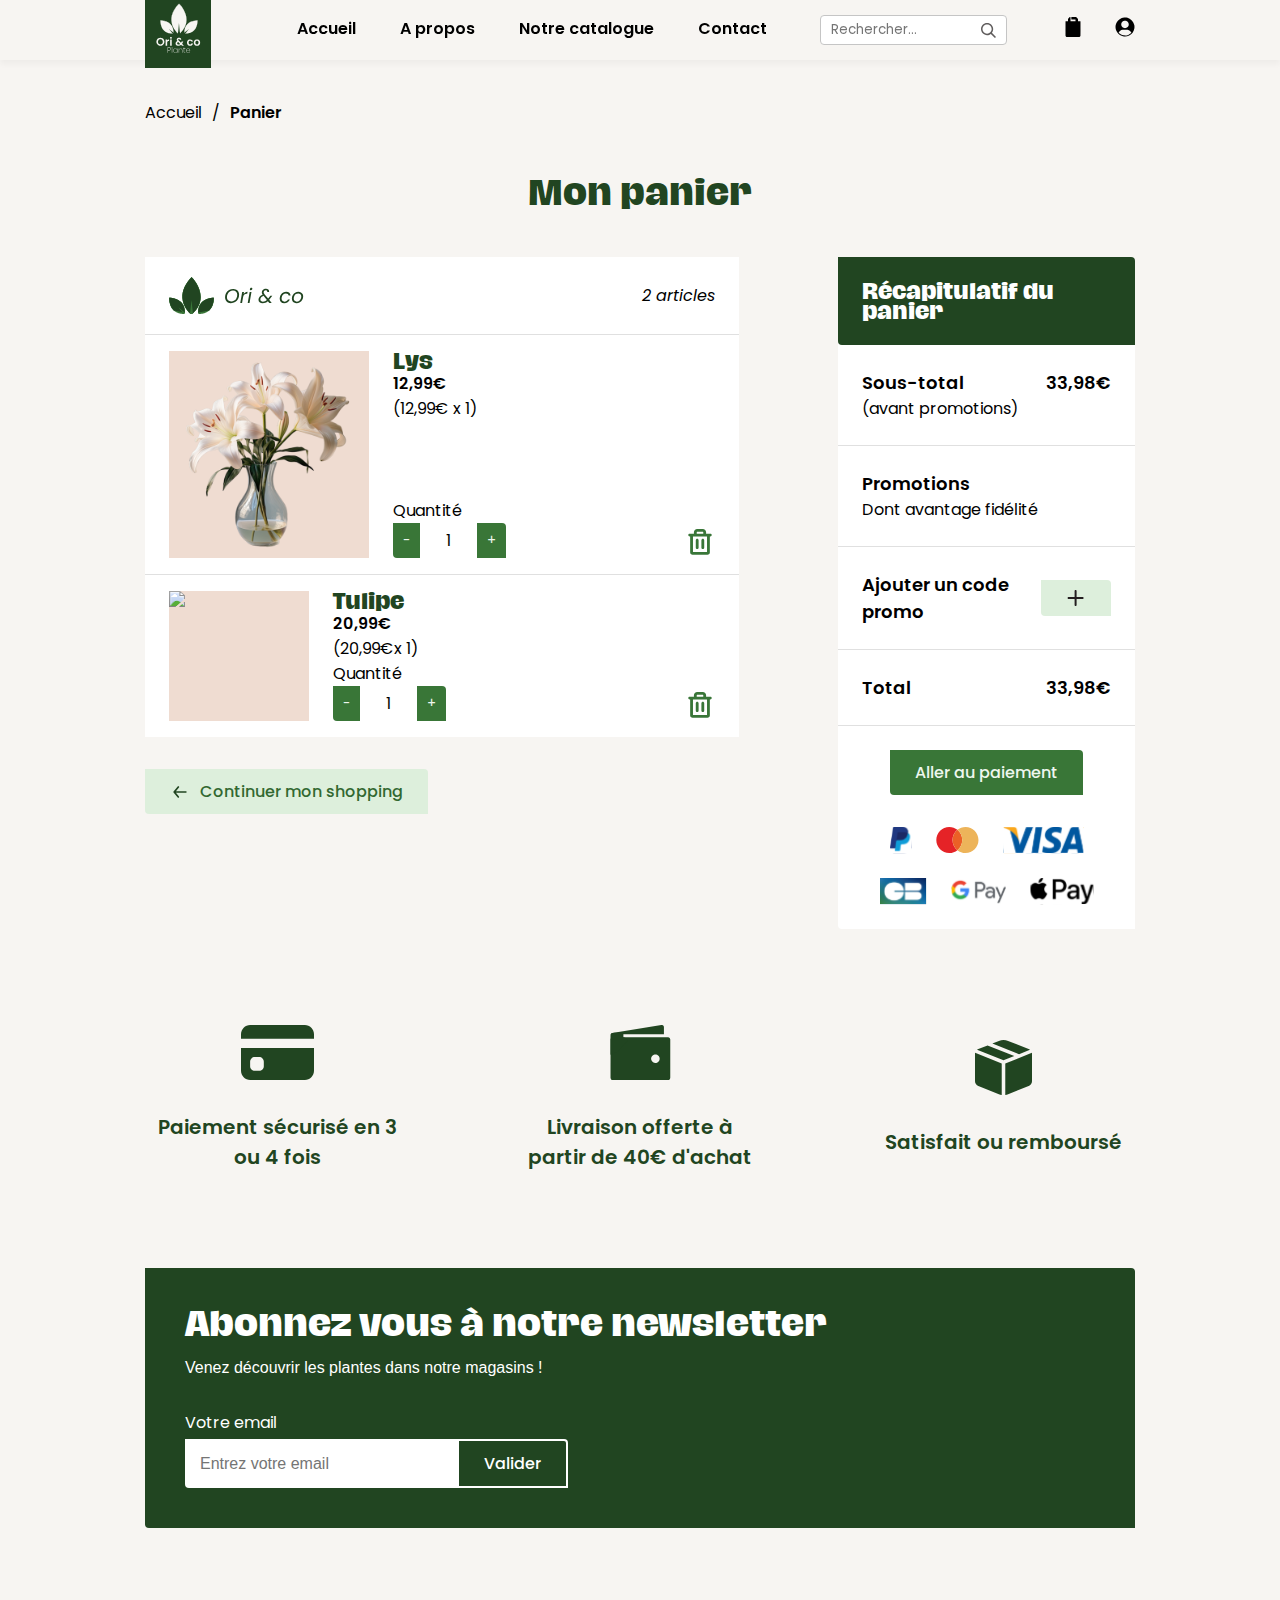
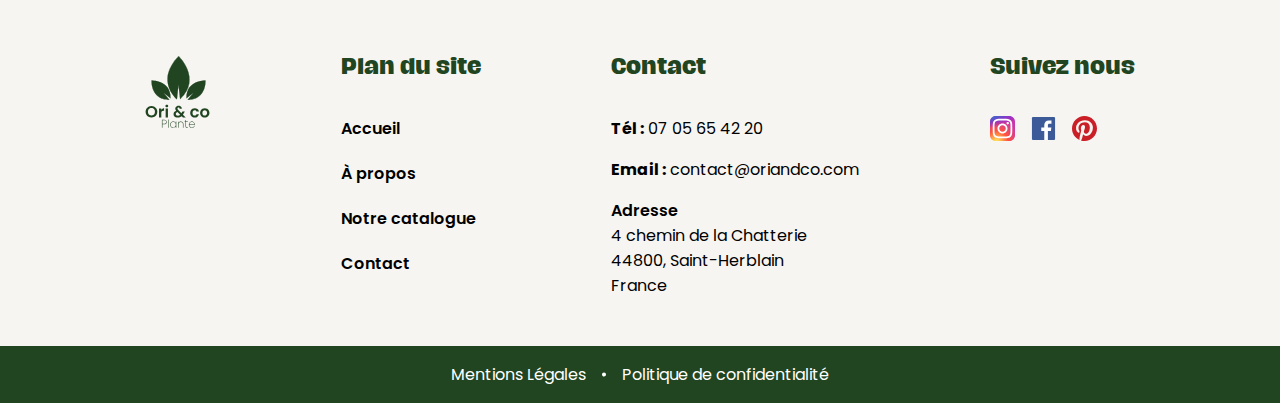
==== cart.html @ e8cf4533 "Add files via upload" ====
<!DOCTYPE html>
<html lang="en">
  <head>
    <meta charset="UTF-8" />
    <meta name="viewport" content="width=device-width, initial-scale=1.0" />
    <link rel="stylesheet" href="./theme/style.css" />
    <link rel="icon" href="img/logo/ori-and-co-logo-white.svg" />
    <title>Ori anc co | Panier</title>
  </head>
  <body>
    <!-- NAVBAR -->
    <nav class="header">
      <div class="header-content">
        <div class="header-left">
          <a href="#"><img class="header-logo" src="img/logo/ori-and-co-logo-white.svg" alt="" /></a>
          <div class="header-links">
            <a href="index.html" class="header-link">Accueil</a>
            <a href="#" class="header-link">A propos</a>
            <a href="search.html" class="header-link">Notre catalogue</a>
            <a href="#" class="header-link">Contact</a>
          </div>
        </div>

        <div class="header-right">
          <div class="header-searchbar">
            <input type="text" id="searchbar" placeholder="Rechercher..." />
            <img class="searchbar-icon" src="img/icons/icon-search.svg" />
          </div>
          <div class="header-icon">
            <a href="cart.html"><img class="bag" src="img/icons/icon-bag-2.svg" alt="" /></a>
            <a href="#" class="user-link"><img class="user" src="img/icons/icon-user.svg" alt="" /></a>

            <div class="hamburger-menu">
              <input id="menu_toggle" type="checkbox" />
              <label class="menu_btn" for="menu_toggle">
                <span></span>
              </label>

              <ul class="menu_box">
                <li><a class="menu_item" href="index.html">Accueil</a></li>
                <li><a class="menu_item" href="#">À propos</a></li>
                <li><a class="menu_item" href="#">Notre catalogue</a></li>
                <li><a class="menu_item" href="#">Contact</a></li>
              </ul>
            </div>
          </div>
        </div>
      </div>
    </nav>
    <!---------------------- BREADCRUMB ---------------------->
    <div class="breadcrumb">
      <a href="index.html" class="breadcrumb_previous">Accueil</a>
      <p class="breadcrumb_separator">/</p>
      <p class="breadcrumb_current">Panier</p>
    </div>

    <!---------------------- TITLE ---------------------->
    <h1 class="h1-title">Mon panier</h1>

    <!-- CART-LEFT -->
    <div id="cart">
      <div class="cart-left">
        <div class="cart-product_top">
          <img src="img/logo/ori-and-co-logo-2.svg" />
          <p class="top-text">2 articles</p>
        </div>
        <div class="cart-product_bottom">
          <img class="bottom-img" src="img/plants/lys.png" />
          <div class="bottom-informations">
            <div class="bottom-informations_top">
              <h2 class="title">Lys</h2>
              <p class="price">12,99€</p>
              <p>(12,99€ x 1)</p>
            </div>
            <div class="bottom-informations_bottom">
              <div>
                <p>Quantité</p>
                <div class="counter">
                  <button class="counter_button-before">-</button>
                  <p class="counter_text">1</p>
                  <button class="counter_button-after">+</button>
                </div>
              </div>
              <img src="img/icons/icon-trash.svg" />
            </div>
          </div>
        </div>
        <div class="cart-product_bottom">
          <img class="bottom-img" src="img/plants/tulipe-1.png" />
          <div class="bottom-informations">
            <div class="bottom-informations_top">
              <h2 class="title">Tulipe</h2>
              <p class="price">20,99€</p>
              <p>(20,99€x 1)</p>
            </div>
            <div class="bottom-informations_bottom">
              <div>
                <p>Quantité</p>
                <div class="counter">
                  <button class="counter_button-before">-</button>
                  <p class="counter_text">1</p>
                  <button class="counter_button-after">+</button>
                </div>
              </div>
              <img src="img/icons/icon-trash.svg" />
            </div>
          </div>
        </div>

        <a href="search.html" class="btn secondary cart-product_button"
          ><img class="test" src="img/icons/icon-arrow-left.svg" />Continuer mon shopping
        </a>
      </div>

      <div class="cart-summary">
        <h3 class="cart-summary_title">Récapitulatif du panier</h3>
        <div class="cart-summary_group">
          <div class="group-text">
            <h4>Sous-total</h4>
            <h4>33,98€</h4>
          </div>
          <p class="simple-text">(avant promotions)</p>
        </div>
        <div class="cart-summary_group">
          <div class="group-text">
            <h4>Promotions</h4>
          </div>
          <p class="simple-text">Dont avantage fidélité</p>
        </div>
        <div class="cart-summary_group">
          <div class="group-text">
            <h4>Ajouter un code promo</h4>
            <button class="btn secondary">
              <img class="icon-plus" src="img//icons/icon-plus-black.svg" alt="icone plus" />
            </button>
          </div>
        </div>
        <div class="cart-summary_group">
          <div class="group-text">
            <h4>Total</h4>
            <h4 class="bold-summary">33,98€</h4>
          </div>
        </div>

        <a href="#" class="btn primary cart-summary_button">Aller au paiement</a>

        <div class="cart-summary_payment">
          <img src="img/icons/icon-paypal.svg" alt="" />
          <img src="img/icons/icon-mastercard.svg" alt="" />
          <img src="img/icons/icon-visa.svg" alt="" />
          <img src="img/icons/icon-cb.svg" alt="" />
          <img src="img/icons/icon-google-pay.svg" alt="" />
          <img src="img/icons/icon-apple-pay.svg" alt="" />
        </div>
      </div>
    </div>

    <!---------------------- INFORMATIONS ---------------------->
    <section class="informations">
      <div class="informations-content">
        <div class="informations-content_group">
          <img class="group-icon" src="img/icons/icon-credit-card.svg" alt="icone carte de crédit" />
          <p class="group-text">Paiement sécurisé en 3 ou 4 fois</p>
        </div>
        <div class="informations-content_group">
          <img class="group-icon" src="img/icons/icon-wallet.svg" alt="icon porte feuille" />
          <p class="group-text">Livraison offerte à partir de 40€ d'achat</p>
        </div>
        <div class="informations-content_group">
          <img class="group-icon" src="img/icons/icon-box.svg" alt="icone carton" />
          <p class="group-text">Satisfait ou remboursé</p>
        </div>
      </div>
    </section>

    <!---------------------- NEWSLETTER ---------------------->
    <section class="newsletter">
      <div class="newsletter-container">
        <h2 class="newsletter-container_title white">Abonnez vous à notre newsletter</h2>
        <p class="newsletter-container_subtitle">Venez découvrir les plantes dans notre magasins !</p>
        <div class="newsletter-container_mail">
          <label>Votre email</label>
          <div class="input_group">
            <input type="email" placeholder="Entrez votre email" class="input" />
            <button class="newsletter-btn btn">Valider</button>
          </div>
        </div>
      </div>
    </section>

    <!---------------------- FOOTER ---------------------->

    <div class="footer">
      <div class="footer-content">
        <img src="img/logo/ori-and-co-logo.svg" alt="Logo Ori and co" />
        <div class="footer-content_sitemap">
          <h3 class="sitemap-title">Plan du site</h3>
          <a href="#" class="sitemap-link">Accueil</a>
          <a href="#" class="sitemap-link">À propos</a>
          <a href="search.html" class="sitemap-link">Notre catalogue</a>
          <a href="#" class="sitemap-link">Contact</a>
        </div>
        <div class="footer-content_contact">
          <h3 class="contact-title">Contact</h3>
          <p class="contact-space"><b>Tél :</b> 07 05 65 42 20</p>
          <p class="contact-space"><b>Email :</b> contact@oriandco.com</p>
          <p class="contact-bold">Adresse</p>
          <p class="contact-address contact-space">4 chemin de la Chatterie 44800, Saint-Herblain France</p>
        </div>
        <div class="footer-content_socials">
          <h3 class="socials-title">Suivez nous</h3>
          <div class="socials-content">
            <a
              ><img src="img/icons/icon-instagram.svg" alt="Icone Instagram" class="socials-content_link"
            /></a>
            <a
              ><img src="img/icons/icon-facebook..svg" alt="Icone Facebook" class="socials-content_link"
            /></a>
            <a
              ><img src="img/icons/icon-pinterest.svg" alt="Icone Pinterest" class="socials-content_link"
            /></a>
          </div>
        </div>
      </div>
      <div class="footer-legals">
        <a href="#" class="footer-legals_link">Mentions Légales</a>
        <img src="img/icons/icon-dot.svg" class="footer-legals_dot" />
        <a href="#" class="footer-legals_link">Politique de confidentialité</a>
      </div>
    </div>
  </body>
</html>
---- theme/style.css ----
@import url("https://fonts.googleapis.com/css2?family=Poppins:ital,wght@0,100;0,200;0,300;0,400;0,500;0,600;0,700;0,800;0,900;1,100;1,200;1,300;1,400;1,500;1,600;1,700;1,800;1,900&display=swap");
@import url("https://fonts.googleapis.com/css2?family=Homemade+Apple&family=Poppins:ital,wght@0,100;0,200;0,300;0,400;0,500;0,600;0,700;0,800;0,900;1,100;1,200;1,300;1,400;1,500;1,600;1,700;1,800;1,900&display=swap");
@font-face {
  font-family: Hagrid;
  src: url("../fonts/Hagrid-Text-Extrabold-trial.ttf") format("truetype");
}
.white {
  color: #fff;
}

body {
  background-color: hsl(36, 24%, 96%);
  width: 100%;
  height: 100%;
  padding: 0;
  margin: 0;
  font-size: 16px;
  font-family: "Poppins", sans-serif;
}

p,
ul,
li {
  margin: 0;
}

a {
  text-decoration: none;
  color: #000;
}

.image-top {
  display: flex;
  flex-direction: column;
}
.image-top img {
  width: 200px;
}

h1 {
  color: hsl(120, 35%, 20%);
  font-family: "Hagrid";
  margin: 0;
}
@media only screen and (max-width: 980px) {
  h1 {
    font-size: 32px;
  }
}

.h1-title {
  text-align: center;
  margin: 48px auto;
}

h2 {
  font-family: "Hagrid";
  font-size: 32px;
  color: hsl(120, 35%, 20%);
  margin: 0;
}
@media only screen and (max-width: 980px) {
  h2 {
    font-size: 20px;
  }
}

h3 {
  font-family: "Hagrid";
  font-size: 20px;
  color: hsl(120, 35%, 20%);
  margin: 0;
}
@media only screen and (max-width: 980px) {
  h3 {
    font-size: 16px;
  }
}

h4 {
  font-family: "Poppins", sans-serif;
  font-size: 18px;
  font-weight: 600;
  margin: 0;
}

.subtitle {
  font-family: "Homemade Apple", sans-serif;
  margin-bottom: 40px;
}

.btn {
  display: flex;
  justify-content: center;
  align-items: center;
  padding: 10px 25px;
  gap: 10px;
  border-radius: 0px 4px;
  border: none;
  font-family: "Poppins", sans-serif;
  font-size: 16px;
  font-weight: 500;
  cursor: pointer;
  transition: transform 1s;
}
.btn:hover {
  transform: scale(1.06);
}

.primary {
  color: hsl(120, 36%, 95%);
  background-color: hsl(119, 36%, 34%);
}
.primary:hover {
  color: hsl(120, 36%, 95%);
  background-color: hsl(119, 36%, 20%);
}

.secondary {
  color: hsl(119, 36%, 30%);
  background-color: hsl(117, 37%, 90%);
}
.secondary:hover {
  color: hsl(119, 36%, 95%);
  background-color: hsl(119, 36%, 34%);
}

.ghost {
  color: hsl(119, 35%, 40%);
  background-color: hsl(117, 37%, 90%);
}
.ghost:hover {
  color: hsl(119, 36%, 30%);
  background-color: hsl(117, 37%, 90%);
}

.breadcrumb {
  max-width: 1280px;
  display: block;
  margin-left: auto;
  margin-right: auto;
  display: flex;
  gap: 10px;
  margin-top: 40px;
}
@media only screen and (max-width: 760px) {
  .breadcrumb {
    max-width: 300px;
  }
}
@media only screen and (min-width: 760px) and (max-width: 980px) {
  .breadcrumb {
    max-width: 660px;
  }
}
@media only screen and (min-width: 980px) and (max-width: 1440px) {
  .breadcrumb {
    max-width: 990px;
  }
}
.breadcrumb_current {
  font-weight: 600;
}
.breadcrumb_previous:after {
  display: block;
  content: "";
  border-bottom: solid 4px hsl(119, 36%, 34%);
  transform: scaleX(0);
  transition: transform 250ms ease-in-out;
  border-radius: 5rem;
}
.breadcrumb_previous:hover:after {
  transform: scaleX(1);
}
.breadcrumb_previous:hover {
  color: hsl(119, 36%, 34%);
}

.header {
  height: 60px;
  background-color: hsl(36, 24%, 96%);
  box-shadow: 0px 4px 6px 0px rgba(0, 0, 0, 0.04);
  position: sticky;
  top: 0;
  z-index: 5;
}
.header .header-content {
  max-width: 1280px;
  display: block;
  margin-left: auto;
  margin-right: auto;
  display: flex;
  justify-content: space-between;
  height: inherit;
}
@media only screen and (max-width: 760px) {
  .header .header-content {
    max-width: 300px;
  }
}
@media only screen and (min-width: 760px) and (max-width: 980px) {
  .header .header-content {
    max-width: 660px;
  }
}
@media only screen and (min-width: 980px) and (max-width: 1440px) {
  .header .header-content {
    max-width: 990px;
  }
}
.header .header-content .header-left {
  gap: 80px;
  display: flex;
  justify-content: center;
  align-items: center;
}
.header .header-content .header-left .header-logo {
  cursor: pointer;
  background-color: hsl(120, 35%, 20%);
  padding: 10px;
  display: flex;
  justify-content: center;
  align-items: center;
  z-index: 1;
  position: relative;
}
.header .header-content .header-left .header-links {
  display: flex;
  gap: 32px;
}
@media only screen and (max-width: 980px) {
  .header .header-content .header-left .header-links {
    display: none;
  }
}
.header .header-content .header-left .header-links .header-link {
  text-decoration: none;
  color: black;
  font-weight: 600;
  width: -moz-max-content;
  width: max-content;
  transition: transform 1.4s;
  padding: 6px;
}
.header .header-content .header-left .header-links .header-link:after {
  display: block;
  content: "";
  border-bottom: solid 4px hsl(119, 36%, 34%);
  transform: scaleX(0);
  transition: transform 250ms ease-in-out;
  border-radius: 5rem;
}
.header .header-content .header-left .header-links .header-link:hover:after {
  transform: scaleX(1);
}
.header .header-content .header-left .header-links .header-link:hover {
  color: hsl(119, 36%, 34%);
}
.header .header-content .header-right {
  gap: 56px;
  display: flex;
  justify-content: center;
  align-items: center;
}
.header .header-content .header-right .header-searchbar {
  position: relative;
}
.header .header-content .header-right .header-searchbar #searchbar {
  display: flex;
  align-items: center;
  width: 160px;
  padding: 4px 15px 4px 10px;
  border-radius: 4px;
  border: 1px solid rgb(197, 197, 197);
  position: relative;
  font-family: "Poppins", sans-serif;
}
.header .header-content .header-right .header-searchbar .searchbar-icon {
  position: absolute;
  top: 8px;
  right: 11px;
  height: 15px;
}
@media only screen and (max-width: 980px) {
  .header .header-content .header-right .header-searchbar {
    display: none;
  }
}
.header .header-content .header-right .header-icon {
  display: flex;
  justify-content: center;
  align-items: center;
  gap: 32px;
}
.header .header-content .header-right .header-icon .bag,
.header .header-content .header-right .header-icon .user {
  text-decoration: none;
  color: black;
  font-weight: 600;
  transition: transform 1.4s;
  height: 20px;
  cursor: pointer;
}
.header .header-content .header-right .header-icon .bag:hover,
.header .header-content .header-right .header-icon .user:hover {
  transform: scale(1.2);
}
@media only screen and (max-width: 980px) {
  .header .header-content .header-right .header-icon .user {
    display: none;
  }
}
.header .header-content .header-right .header-icon .hamburger-menu {
  position: relative;
  display: none;
}
@media only screen and (max-width: 980px) {
  .header .header-content .header-right .header-icon .hamburger-menu {
    display: block;
  }
}

/* Burger */
.menu_box {
  display: block;
  position: fixed;
  visibility: hidden;
  top: 60px;
  right: 31px;
  list-style: none;
  width: 100%;
  background-color: hsl(36, 24%, 96%);
  padding-top: 46px;
  padding-bottom: 100px;
}

.menu_item {
  display: block;
  padding: 12px 24px;
  font-weight: 600px;
  color: #000;
  text-decoration: none;
}

.menu_item:hover {
  background-color: #000;
}

#menu_toggle:checked ~ .menu_box {
  visibility: visible;
}

.menu_btn {
  display: flex;
  align-items: center;
  position: fixed;
  top: 17px;
  right: 116px;
  width: 26px;
  height: 26px;
  cursor: pointer;
  z-index: 1;
  transition: transform(1.4s);
}
.menu_btn > span, .menu_btn > span::before, .menu_btn > span::after {
  display: block;
  position: absolute;
  width: 100%;
  height: 2px;
  background-color: #000;
  transition-duration: 1.4s;
}
.menu_btn > span::before {
  content: "";
  top: -8px;
}
.menu_btn > span::after {
  content: "";
  top: 8px;
}

#menu_toggle {
  opacity: 0;
  height: 20px;
  width: 28px;
}

.footer {
  height: 340px;
  width: 100%;
}
.footer .footer-content {
  max-width: 1280px;
  display: block;
  margin-left: auto;
  margin-right: auto;
  display: flex;
  align-items: flex-start;
  justify-content: space-between;
  padding: 32px 0;
}
@media only screen and (max-width: 760px) {
  .footer .footer-content {
    max-width: 300px;
  }
}
@media only screen and (min-width: 760px) and (max-width: 980px) {
  .footer .footer-content {
    max-width: 660px;
  }
}
@media only screen and (min-width: 980px) and (max-width: 1440px) {
  .footer .footer-content {
    max-width: 990px;
  }
}
@media only screen and (max-width: 980px) {
  .footer .footer-content {
    flex-wrap: wrap;
    gap: 60px;
    justify-content: flex-start;
  }
}
@media only screen and (max-width: 760px) {
  .footer .footer-content {
    flex-direction: column;
    gap: 48px;
    justify-content: flex-start;
  }
}
.footer .footer-content_sitemap {
  display: flex;
  flex-direction: column;
}
.footer .footer-content_sitemap .sitemap-title {
  margin-bottom: 40px;
}
.footer .footer-content_sitemap .sitemap-link {
  text-decoration: none;
  color: #000;
  font-weight: 600;
  margin-bottom: 16px;
  width: -moz-fit-content;
  width: fit-content;
}
.footer .footer-content_sitemap .sitemap-link:after {
  display: block;
  content: "";
  border-bottom: solid 4px hsl(119, 36%, 34%);
  transform: scaleX(0);
  transition: transform 250ms ease-in-out;
  border-radius: 5rem;
}
.footer .footer-content_sitemap .sitemap-link:hover:after {
  transform: scaleX(1);
}
.footer .footer-content_sitemap .sitemap-link:hover {
  color: hsl(119, 36%, 34%);
}
.footer .footer-content_contact .contact-space {
  margin-bottom: 16px;
}
.footer .footer-content_contact .contact-title {
  margin-bottom: 40px;
}
.footer .footer-content_contact .contact-address {
  max-width: 200px;
}
.footer .footer-content_contact .contact-bold {
  font-weight: 600;
}
.footer .footer-content_socials .socials-title {
  margin-bottom: 40px;
}
.footer .footer-content_socials .socials-content {
  display: flex;
  gap: 16px;
}
.footer .footer-legals {
  display: flex;
  justify-content: center;
  gap: 16px;
  padding: 16px 0;
  background-color: hsl(120, 35%, 20%);
}
@media only screen and (max-width: 980px) {
  .footer .footer-legals {
    align-items: flex-start;
    gap: 12px;
    padding: 8px 16px;
    background-color: hsl(120, 35%, 20%);
    display: flex;
    flex-direction: column;
  }
}
.footer .footer-legals_link {
  text-decoration: none;
  color: hsl(0, 0%, 100%);
}
@media only screen and (max-width: 980px) {
  .footer .footer-legals_dot {
    display: none;
  }
}

#hero {
  height: 622px;
  position: relative;
  margin-bottom: 96px;
  max-width: 1280px;
  display: block;
  margin-left: auto;
  margin-right: auto;
}
@media only screen and (max-width: 760px) {
  #hero {
    max-width: 300px;
  }
}
@media only screen and (min-width: 760px) and (max-width: 980px) {
  #hero {
    max-width: 660px;
  }
}
@media only screen and (min-width: 980px) and (max-width: 1440px) {
  #hero {
    max-width: 990px;
  }
}
@media only screen and (max-width: 760px) {
  #hero {
    display: flex;
    flex-direction: column;
    height: 726px;
  }
}
@media only screen and (min-width: 760px) and (max-width: 980px) {
  #hero {
    display: flex;
    height: 500px;
  }
}
@media only screen and (min-width: 1200px) {
  #hero {
    margin-top: 56px;
    margin-bottom: 100px;
  }
}
#hero .hero-content {
  width: -moz-max-content;
  width: max-content;
  height: 631px;
  justify-content: center;
  align-items: flex-start;
  margin: 0;
  display: flex;
  flex-direction: column;
}
@media only screen and (max-width: 980px) {
  #hero .hero-content {
    height: auto;
    max-width: 300px;
  }
}
@media only screen and (max-width: 760px) {
  #hero .hero-content {
    margin-top: 332px;
  }
}
#hero .hero-content_title {
  font-size: 56px;
  font-family: "Hagrid";
  max-width: 480px;
  color: hsl(120, 35%, 20%);
}
@media only screen and (max-width: 980px) {
  #hero .hero-content_title {
    font-size: 40px;
  }
}
#hero .hero-content_text {
  max-width: 340px;
  margin-top: 8px;
}
#hero .hero-content_button {
  background-color: hsl(119, 36%, 34%);
  color: hsl(120, 36%, 95%);
  display: flex;
  margin-top: 80px;
}
#hero .hero-content_button:hover {
  background-color: hsl(119, 36%, 20%);
  color: hsl(120, 36%, 95%);
}
@media only screen and (max-width: 760px) {
  #hero .hero-content_button {
    margin-top: 32px;
  }
}
#hero .hero-image {
  height: 450px;
  position: absolute;
  top: -100px;
  right: -106px;
  transition: transform 1s;
}
@media only screen and (max-width: 980px) {
  #hero .hero-image {
    top: -48px;
    right: -111px;
  }
}
@media only screen and (max-width: 760px) {
  #hero .hero-image {
    top: -127px;
    right: -112px;
  }
}
@media only screen and (min-width: 980px) and (max-width: 1440px) {
  #hero .hero-image {
    top: -52px;
    right: -114px;
  }
}
#hero .hero-image:hover {
  transform: scale(1.02);
}
#hero .hero-image_principal {
  position: absolute;
  top: 169px;
  right: 115px;
  z-index: 4;
}
@media only screen and (max-width: 980px) {
  #hero .hero-image_principal {
    width: 274px;
  }
}
@media only screen and (max-width: 760px) {
  #hero .hero-image_principal {
    width: 251px;
  }
}
#hero .hero-image_top {
  position: absolute;
  top: 149px;
  right: 456px;
  z-index: 2;
  width: 280px;
}
@media only screen and (max-width: 980px) {
  #hero .hero-image_top {
    width: 154px;
    top: 148px;
    right: 297px;
  }
}
@media only screen and (max-width: 760px) {
  #hero .hero-image_top {
    width: 131px;
    top: 180px;
    right: 280px;
  }
}
@media only screen and (min-width: 980px) and (max-width: 1440px) {
  #hero .hero-image_top {
    top: 160px;
    right: 425px;
    width: 218px;
  }
}
#hero .hero-image_bottom {
  position: absolute;
  right: 389px;
  top: 427px;
  z-index: 3;
}
@media only screen and (max-width: 980px) {
  #hero .hero-image_bottom {
    width: 161px;
    right: 256px;
    top: 306px;
  }
}
@media only screen and (max-width: 760px) {
  #hero .hero-image_bottom {
    width: 132px;
    right: 256px;
    top: 306px;
  }
}
@media only screen and (min-width: 980px) and (max-width: 1440px) {
  #hero .hero-image_bottom {
    right: 339px;
    top: 359px;
    width: 244px;
  }
}
#hero .hero-image_background {
  position: absolute;
  z-index: 1;
  top: 158px;
  right: 115px;
}
@media only screen and (max-width: 980px) {
  #hero .hero-image_background {
    top: 164px;
    width: 332px;
  }
}
@media only screen and (max-width: 760px) {
  #hero .hero-image_background {
    top: 164px;
    width: 284px;
  }
}
@media only screen and (min-width: 980px) and (max-width: 1440px) {
  #hero .hero-image_background {
    width: 529px;
  }
}

.selection {
  display: block;
  margin-left: auto;
  margin-right: auto;
  margin-bottom: 96px;
  max-width: 1280px;
  display: block;
  margin-left: auto;
  margin-right: auto;
}
@media only screen and (max-width: 760px) {
  .selection {
    max-width: 300px;
  }
}
@media only screen and (min-width: 760px) and (max-width: 980px) {
  .selection {
    max-width: 660px;
  }
}
@media only screen and (min-width: 980px) and (max-width: 1440px) {
  .selection {
    max-width: 990px;
  }
}
.selection_button {
  background-color: hsl(119, 36%, 34%);
  color: hsl(120, 36%, 95%);
  display: flex;
  align-items: center;
  margin: 40px auto;
  width: -moz-max-content;
  width: max-content;
}
.selection_button:hover {
  background-color: hsl(119, 36%, 20%);
  color: hsl(120, 36%, 95%);
}
@media only screen and (min-width: 760px) and (max-width: 980px) {
  .selection_button {
    margin: 40px auto;
  }
}
.selection .selection-container {
  flex-wrap: wrap;
  display: flex;
  justify-content: center;
  align-items: center;
}
.selection .selection-container .selection-content {
  gap: 40px;
  display: flex;
  justify-content: center;
  align-items: center;
}
.selection .selection-container .selection-content .selection-bigcard {
  background-color: hsl(21, 49%, 88%);
  background-image: url(../img/graphics/mask-product.png);
  background-size: auto;
  position: relative;
  width: 286px;
  flex-direction: column;
  border-radius: 0 4px 0 4px;
  transition: transform 1s;
  cursor: pointer;
  display: flex;
  justify-content: center;
  align-items: center;
}
@media only screen and (max-width: 980px) {
  .selection .selection-container .selection-content .selection-bigcard {
    display: none;
  }
}
.selection .selection-container .selection-content .selection-bigcard:hover {
  transform: scale(1.06);
}
.selection .selection-container .selection-content .selection-bigcard_icon {
  position: absolute;
  top: 16px;
  z-index: 3;
  left: 16px;
}
.selection .selection-container .selection-content .selection-bigcard_img {
  height: 244px;
  position: relative;
  z-index: 1;
  display: flex;
  justify-content: center;
}
@media only screen and (min-width: 980px) and (max-width: 1440px) {
  .selection .selection-container .selection-content .selection-bigcard_img {
    height: 272px;
  }
}
.selection .selection-container .selection-content .selection-bigcard_bg {
  position: absolute;
  top: -23px;
}
.selection .selection-container .selection-content .selection-bigcard .selection-infos {
  background-color: hsl(0, 0%, 100%);
  padding: 40px 24px 20px 24px;
  width: -moz-available;
}
@media only screen and (min-width: 980px) and (max-width: 1440px) {
  .selection .selection-container .selection-content .selection-bigcard .selection-infos {
    width: -moz-available;
  }
}
.selection .selection-container .selection-content .selection-bigcard .selection-infos_title {
  font-weight: 600;
}
.selection .selection-container .selection-content .selection-bigcard .selection-infos_note {
  display: flex;
  gap: 8px;
  margin-top: 50px;
  align-items: center;
}
@media only screen and (min-width: 980px) and (max-width: 1440px) {
  .selection .selection-container .selection-content .selection-bigcard .selection-infos_note {
    margin-top: 24px;
  }
}
.selection .selection-container .selection-content .selection-bigcard .selection-infos_note .note-icon {
  display: flex;
}
.selection .selection-container .selection-content .selection-bigcard .selection-infos_price {
  font-weight: 600;
  width: -moz-fit-content;
  width: fit-content;
  background-color: hsl(120, 35%, 20%);
  color: white;
  padding: 8px;
  position: absolute;
  top: 226px;
  right: 19px;
  border-radius: 4px 0 4px 0;
  z-index: 1;
}
@media only screen and (min-width: 980px) and (max-width: 1440px) {
  .selection .selection-container .selection-content .selection-bigcard .selection-infos_price {
    top: 254px;
  }
}
.selection .selection-container .selection-content #selection-right {
  display: flex;
  flex-wrap: wrap;
  gap: 35px 27px;
}
@media only screen and (max-width: 980px) {
  .selection .selection-container .selection-content #selection-right {
    gap: 12px;
  }
}
@media only screen and (max-width: 760px) {
  .selection .selection-container .selection-content #selection-right {
    flex-direction: column;
    flex-wrap: nowrap;
  }
}
.selection .selection-container .selection-content #selection-right .selection-shortcard {
  background-color: hsl(21, 49%, 88%);
  background-image: url(../img/graphics/mask-product.png);
  background-size: contain;
  background-position: inherit;
  position: relative;
  height: 100%;
  width: 47%;
  border-radius: 0 4px 0 4px;
  transition: transform 1s;
  cursor: pointer;
  display: flex;
  justify-content: center;
  align-items: center;
}
.selection .selection-container .selection-content #selection-right .selection-shortcard:hover {
  transform: scale(1.06);
}
@media only screen and (min-width: 760px) and (max-width: 980px) {
  .selection .selection-container .selection-content #selection-right .selection-shortcard {
    width: 49%;
  }
}
@media only screen and (max-width: 760px) {
  .selection .selection-container .selection-content #selection-right .selection-shortcard {
    width: 100%;
    background-position: inherit;
  }
}
.selection .selection-container .selection-content #selection-right .selection-shortcard_icon {
  position: absolute;
  top: 12px;
  z-index: 3;
  left: 12px;
  height: 16px;
}
.selection .selection-container .selection-content #selection-right .selection-shortcard_img {
  height: auto;
  width: 141px;
  position: relative;
  z-index: 1;
  display: flex;
  justify-content: center;
}
@media only screen and (min-width: 980px) and (max-width: 1440px) {
  .selection .selection-container .selection-content #selection-right .selection-shortcard_img {
    width: 108px;
  }
}
@media only screen and (min-width: 760px) and (max-width: 980px) {
  .selection .selection-container .selection-content #selection-right .selection-shortcard_img {
    width: 150px;
  }
}
.selection .selection-container .selection-content #selection-right .selection-shortcard_bg {
  position: absolute;
  top: -23px;
}
.selection .selection-container .selection-content #selection-right .selection-shortcard .shortcard-infos {
  background-color: hsl(0, 0%, 100%);
  padding: 10px 24px;
  width: 100%;
  height: 100%;
  position: relative;
}
@media only screen and (max-width: 400px) {
  .selection .selection-container .selection-content #selection-right .selection-shortcard .shortcard-infos {
    padding: 8px 16px;
  }
}
.selection .selection-container .selection-content #selection-right .selection-shortcard .shortcard-infos_title {
  font-weight: 600;
}
@media only screen and (max-width: 980px) {
  .selection .selection-container .selection-content #selection-right .selection-shortcard .shortcard-infos_title {
    height: 52px;
  }
}
.selection .selection-container .selection-content #selection-right .selection-shortcard .shortcard-infos_text {
  height: 50px;
}
@media only screen and (max-width: 980px) {
  .selection .selection-container .selection-content #selection-right .selection-shortcard .shortcard-infos_text {
    height: 90px;
    font-size: 14px;
  }
}
.selection .selection-container .selection-content #selection-right .selection-shortcard .shortcard-infos_note {
  display: flex;
  gap: 10px;
  margin-top: 27px;
  margin-bottom: 50px;
}
@media only screen and (min-width: 760px) and (max-width: 980px) {
  .selection .selection-container .selection-content #selection-right .selection-shortcard .shortcard-infos_note {
    gap: 4px;
    font-size: 14px;
    margin-top: 24px;
  }
}
@media only screen and (max-width: 760px) {
  .selection .selection-container .selection-content #selection-right .selection-shortcard .shortcard-infos_note {
    justify-content: space-between;
    gap: 2px;
  }
}
.selection .selection-container .selection-content #selection-right .selection-shortcard .shortcard-infos_note .note-icon .star {
  height: 10px;
}
.selection .selection-container .selection-content #selection-right .selection-shortcard .shortcard-infos_note .note-text {
  font-size: 14px;
}
.selection .selection-container .selection-content #selection-right .selection-shortcard .shortcard-infos_price {
  font-weight: 600;
  width: -moz-fit-content;
  width: fit-content;
  background-color: hsl(120, 35%, 20%);
  color: white;
  padding: 8px;
  position: absolute;
  bottom: 13px;
  left: 24px;
  border-radius: 4px 0 4px 0;
  z-index: 1;
}
@media only screen and (min-width: 400px) and (max-width: 1440px) {
  .selection .selection-container .selection-content #selection-right .selection-shortcard .shortcard-infos_price {
    left: 24px;
  }
}

#category {
  display: block;
  margin-left: auto;
  margin-right: auto;
  margin-bottom: 96px;
  max-width: 1280px;
  display: block;
  margin-left: auto;
  margin-right: auto;
}
@media only screen and (max-width: 760px) {
  #category {
    max-width: 300px;
  }
}
@media only screen and (min-width: 760px) and (max-width: 980px) {
  #category {
    max-width: 660px;
  }
}
@media only screen and (min-width: 980px) and (max-width: 1440px) {
  #category {
    max-width: 990px;
  }
}
#category .category-content {
  display: flex;
  align-items: center;
  justify-content: space-evenly;
}
@media only screen and (min-width: 760px) and (max-width: 980px) {
  #category .category-content {
    gap: 16px;
  }
}
@media only screen and (max-width: 760px) {
  #category .category-content {
    display: flex;
    flex-direction: column;
    gap: 32px;
  }
}
@media only screen and (min-width: 760px) and (max-width: 980px) {
  #category .category-content_plant {
    width: 32%;
  }
}
@media only screen and (max-width: 760px) {
  #category .category-content_plant {
    width: 100%;
  }
}
#category .plant-photo {
  transition: transform 1s;
  filter: brightness(1);
  display: flex;
  justify-content: center;
  align-items: center;
}
@media only screen and (max-width: 980px) {
  #category .plant-photo {
    width: 100%;
  }
}
#category .plant-photo:hover {
  filter: brightness(1.2);
  transform: scale(1.06);
}
#category .plant-text {
  display: flex;
  justify-content: start;
  gap: 16px;
}
#category .cat-text {
  color: #000;
  font-weight: 600;
  text-decoration: none;
}
#category .category_button {
  background-color: hsl(119, 36%, 34%);
  color: hsl(120, 36%, 95%);
  display: flex;
  align-items: center;
  margin: 40px auto;
  width: -moz-max-content;
  width: max-content;
}
#category .category_button:hover {
  background-color: hsl(119, 36%, 20%);
  color: hsl(120, 36%, 95%);
}
@media only screen and (min-width: 760px) and (max-width: 980px) {
  #category .category_button {
    margin: 40px auto;
  }
}

.advices {
  max-width: 1280px;
  display: block;
  margin-left: auto;
  margin-right: auto;
  margin-bottom: 96px;
}
@media only screen and (max-width: 760px) {
  .advices {
    max-width: 300px;
  }
}
@media only screen and (min-width: 760px) and (max-width: 980px) {
  .advices {
    max-width: 660px;
  }
}
@media only screen and (min-width: 980px) and (max-width: 1440px) {
  .advices {
    max-width: 990px;
  }
}
.advices .advices-cards {
  display: flex;
  justify-content: center;
  align-items: center;
  justify-content: space-between;
  gap: 40px;
}
.advices .advices-cards_content {
  display: flex;
  flex-direction: column;
  gap: 0;
  position: relative;
  transition: transform 1s;
  cursor: pointer;
}
.advices .advices-cards_content:hover {
  transform: scale(1.06);
}
.advices .content-photo {
  height: 300px;
  width: 100%;
  border-radius: 0 4px 0 4px;
  -o-object-fit: cover;
     object-fit: cover;
}
.advices .content-text {
  color: #000;
  font-weight: 600;
  text-decoration: none;
  padding: 32px;
  background-color: white;
}
.advices .content-category {
  padding: 2px 24px;
  color: #fff;
  font-weight: 600;
  border-radius: 4px;
  width: -moz-fit-content;
  width: fit-content;
  bottom: 98px;
  position: absolute;
  left: 32px;
}
.advices .advices-tag {
  background-color: #214521;
}
.advices .ideas-tag {
  background-color: #f08577;
}
.advices .advices_button {
  background-color: hsl(119, 36%, 34%);
  color: hsl(120, 36%, 95%);
  display: flex;
  align-items: center;
  margin: 40px auto;
  width: -moz-max-content;
  width: max-content;
}
.advices .advices_button:hover {
  background-color: hsl(119, 36%, 20%);
  color: hsl(120, 36%, 95%);
}
@media only screen and (min-width: 760px) and (max-width: 980px) {
  .advices .advices_button {
    margin: 40px auto;
  }
}

#contact {
  background-color: #214521;
  background-image: url(../img/background/contact-plant.png);
  background-position: top;
  background-size: cover;
  background-repeat: no-repeat;
  border-radius: 0 4px 0 4px;
  height: 655px;
  color: #fff;
  margin-bottom: 96px;
  max-width: 1280px;
  display: block;
  margin-left: auto;
  margin-right: auto;
}
@media only screen and (max-width: 760px) {
  #contact {
    max-width: 300px;
  }
}
@media only screen and (min-width: 760px) and (max-width: 980px) {
  #contact {
    max-width: 660px;
  }
}
@media only screen and (min-width: 980px) and (max-width: 1440px) {
  #contact {
    max-width: 990px;
  }
}
@media only screen and (max-width: 760px) {
  #contact {
    height: 860px;
  }
}
#contact .contact-title {
  color: #fff;
  padding-left: 40px;
  padding-top: 56px;
}
#contact .contact-subtitle {
  margin-left: 40px;
}
#contact .contact-content {
  display: flex;
  margin: 40px;
}
@media only screen and (max-width: 760px) {
  #contact .contact-content {
    display: flex;
    flex-direction: column;
    gap: 40px;
  }
}
#contact .frame {
  width: 50%;
  height: 400px;
}
@media only screen and (max-width: 760px) {
  #contact .frame {
    width: 100%;
    height: 300px;
  }
}
#contact .contact-content_informations {
  display: flex;
  flex-direction: column;
  gap: 32px;
  margin-left: 48px;
}
@media only screen and (max-width: 760px) {
  #contact .contact-content_informations {
    margin-left: 0;
  }
}
#contact .informations-group_title {
  font-weight: 600;
}
#contact .informations-group_text {
  max-width: 240px;
}
@media only screen and (max-width: 760px) {
  #contact .informations-group_text {
    width: 100%;
  }
}

.informations {
  margin-bottom: 96px;
  margin-top: 96px;
  max-width: 1280px;
  display: block;
  margin-left: auto;
  margin-right: auto;
}
@media only screen and (max-width: 760px) {
  .informations {
    max-width: 300px;
  }
}
@media only screen and (min-width: 760px) and (max-width: 980px) {
  .informations {
    max-width: 660px;
  }
}
@media only screen and (min-width: 980px) and (max-width: 1440px) {
  .informations {
    max-width: 990px;
  }
}
.informations .informations-content {
  display: flex;
  justify-content: space-around;
  flex-wrap: wrap;
  gap: 99px;
}
@media only screen and (max-width: 760px) {
  .informations .informations-content {
    display: flex;
    flex-direction: column;
    gap: 40px;
  }
}
.informations .informations-content_group {
  display: flex;
  justify-content: center;
  align-items: center;
  display: flex;
  flex-direction: column;
  gap: 32px;
}
@media only screen and (max-width: 760px) {
  .informations .informations-content_group {
    display: flex;
    flex-direction: column;
    gap: 16px;
  }
}
.informations .group-icon {
  width: 73px;
  height: 55px;
}
.informations .group-text {
  color: black;
  font-size: 20px;
  font-weight: 600;
  width: 240px;
  text-align: center;
  color: hsl(120, 35%, 20%);
}
@media only screen and (max-width: 980px) {
  .informations .group-text {
    font-size: 16px;
  }
}

.newsletter {
  height: auto;
  display: block;
  margin: 40px 140px;
  color: white;
  background-color: hsl(120, 35%, 20%);
  background-image: url(../img/background/newsletter-plant.png);
  background-position-x: -562px;
  background-repeat: no-repeat;
  background-size: 3051px;
  border-radius: 0 4px 0 4px;
  background-position-y: -575px;
  margin-bottom: 96px;
  max-width: 1280px;
  display: block;
  margin-left: auto;
  margin-right: auto;
}
@media only screen and (max-width: 760px) {
  .newsletter {
    max-width: 300px;
  }
}
@media only screen and (min-width: 760px) and (max-width: 980px) {
  .newsletter {
    max-width: 660px;
  }
}
@media only screen and (min-width: 980px) and (max-width: 1440px) {
  .newsletter {
    max-width: 990px;
  }
}
.newsletter .newsletter-container {
  padding: 40px;
  justify-content: center;
  align-items: flex-start;
  display: flex;
  flex-direction: column;
}
.newsletter .newsletter-container_subtitle {
  font-family: "Homemade Apple", sans-serif;
  line-height: 24px;
  margin-top: 16px;
}
.newsletter .newsletter-container_mail {
  display: flex;
  flex-direction: column;
  gap: 4px;
  margin-top: 30px;
}
.newsletter .newsletter-container_mail .input_group {
  display: flex;
}
@media only screen and (max-width: 760px) {
  .newsletter .newsletter-container_mail .input_group {
    display: flex;
    flex-direction: column;
    gap: 16px;
  }
}
.newsletter .newsletter-container_mail .input_group .input {
  border: none;
  padding: 15px 50px 15px 15px;
  border-radius: 0px 0px 0px 4px;
  background: #fff;
  font-size: 16px;
  position: relative;
  z-index: 1;
}
@media only screen and (max-width: 760px) {
  .newsletter .newsletter-container_mail .input_group .input {
    border-radius: 0px 4px 0px 4px;
    padding: 10px 12px 10px 10px;
    font-size: 14px;
  }
}
.newsletter .newsletter-container_mail .input_group .newsletter-btn {
  border-radius: 0px 4px 0px 0px;
  background-color: transparent;
  border: solid 2px #fff;
  color: #fff;
}
.newsletter .newsletter-container_mail .input_group .newsletter-btn:hover {
  color: #fff;
  background-color: #397638;
}
@media only screen and (max-width: 760px) {
  .newsletter .newsletter-container_mail .input_group .newsletter-btn {
    padding: 5px 10px;
    border-radius: 0px 4px 0px 4px;
    position: initial;
    width: -moz-fit-content;
    width: fit-content;
    font-size: 14px;
  }
}

.filters {
  max-width: 1280px;
  display: block;
  margin-left: auto;
  margin-right: auto;
  display: flex;
  justify-content: space-between;
  gap: 40px;
  margin: 40px auto;
}
@media only screen and (max-width: 760px) {
  .filters {
    max-width: 300px;
  }
}
@media only screen and (min-width: 760px) and (max-width: 980px) {
  .filters {
    max-width: 660px;
  }
}
@media only screen and (min-width: 980px) and (max-width: 1440px) {
  .filters {
    max-width: 990px;
  }
}
.filters_right {
  display: flex;
  gap: 40px;
}
.filters #sort,
.filters #filter,
.filters #categoryFilter {
  padding: 8px 20px;
  border-radius: 4px;
  border: 1px solid #e0e0e0;
  background-color: white;
}

#list-plants {
  max-width: 1280px;
  display: block;
  margin-left: auto;
  margin-right: auto;
  display: flex;
  justify-content: center;
  align-items: center;
  justify-content: flex-start;
  margin-bottom: 48px;
  flex-wrap: wrap;
  gap: 30px;
}
@media only screen and (max-width: 760px) {
  #list-plants {
    max-width: 300px;
  }
}
@media only screen and (min-width: 760px) and (max-width: 980px) {
  #list-plants {
    max-width: 660px;
  }
}
@media only screen and (min-width: 980px) and (max-width: 1440px) {
  #list-plants {
    max-width: 990px;
  }
}
@media only screen and (max-width: 760px) {
  #list-plants {
    gap: 10px;
  }
}

#resultCount {
  max-width: 1280px;
  display: block;
  margin-left: auto;
  margin-right: auto;
  font-weight: 700;
}
@media only screen and (max-width: 760px) {
  #resultCount {
    max-width: 300px;
  }
}
@media only screen and (min-width: 760px) and (max-width: 980px) {
  #resultCount {
    max-width: 660px;
  }
}
@media only screen and (min-width: 980px) and (max-width: 1440px) {
  #resultCount {
    max-width: 990px;
  }
}

.search-link {
  width: 100%;
}

.search-content {
  background-color: hsl(21, 49%, 88%);
  background-image: url("../img/graphics/mask-product.png");
  background-size: contain;
  background-repeat: no-repeat;
  position: relative;
  width: 23%;
  flex-direction: column;
  border-radius: 0 4px 0 4px;
  transition: transform 1s;
  cursor: pointer;
  display: flex;
  justify-content: center;
  align-items: center;
}
@media only screen and (min-width: 980px) and (max-width: 1440px) {
  .search-content {
    width: 30%;
  }
}
@media only screen and (min-width: 760px) and (max-width: 980px) {
  .search-content {
    width: 47%;
  }
}
@media only screen and (max-width: 760px) {
  .search-content {
    width: 48%;
  }
}
.search-content_icon {
  position: absolute;
  top: 16px;
  z-index: 3;
  left: 16px;
}
@media only screen and (max-width: 760px) {
  .search-content_icon {
    height: 16px;
  }
}
.search-content_img {
  height: 244px;
  position: relative;
  z-index: 1;
  display: flex;
  justify-content: center;
  margin-left: auto;
  margin-right: auto;
}
@media only screen and (min-width: 980px) and (max-width: 1440px) {
  .search-content_img {
    height: 272px;
  }
}
@media only screen and (max-width: 760px) {
  .search-content_img {
    width: 100%;
    margin-top: 8px;
    height: 200px;
    -o-object-fit: contain;
       object-fit: contain;
  }
}
.search-content_infos {
  background-color: hsl(0, 0%, 100%);
  padding: 40px 24px 20px 24px;
  width: 84%;
  display: flex;
  flex-direction: column;
}
@media only screen and (min-width: 760px) and (max-width: 980px) {
  .search-content_infos {
    width: 85%;
  }
}
@media only screen and (max-width: 760px) {
  .search-content_infos {
    font-size: 14px;
    padding: 32px 10px 20px 10px;
    width: 86%;
    height: 140px;
    display: flex;
    flex-direction: column;
    justify-content: space-between;
  }
}
.search-content_infos .infos-title {
  font-weight: 600;
}
.search-content_infos .infos-text {
  height: 50px;
}
@media only screen and (max-width: 760px) {
  .search-content_infos .infos-text {
    display: none;
  }
}
.search-content_infos .infos-note {
  display: flex;
  gap: 10px;
  margin-top: 27px;
  margin-bottom: 50px;
}
@media only screen and (min-width: 760px) and (max-width: 980px) {
  .search-content_infos .infos-note {
    gap: 4px;
    font-size: 14px;
    margin-top: 24px;
  }
}
@media only screen and (max-width: 760px) {
  .search-content_infos .infos-note {
    justify-content: space-between;
    gap: 2px;
    margin-top: 0;
    margin-bottom: 20px;
  }
}
@media only screen and (max-width: 760px) {
  .search-content_infos .infos-note_icon .star {
    height: 10px;
  }
}
.search-content_infos .infos-price {
  font-weight: 600;
  width: -moz-fit-content;
  width: fit-content;
  background-color: hsl(120, 35%, 20%);
  color: white;
  padding: 8px;
  position: absolute;
  top: 224px;
  right: 19px;
  border-radius: 4px 0 4px 0;
  z-index: 1;
}
@media only screen and (min-width: 980px) and (max-width: 1440px) {
  .search-content_infos .infos-price {
    top: 254px;
  }
}
@media only screen and (max-width: 760px) {
  .search-content_infos .infos-price {
    top: 187px;
  }
}
.search-content_infos .infos-button {
  background-color: hsl(117, 37%, 90%);
  color: hsl(119, 36%, 30%);
}
@media only screen and (max-width: 760px) {
  .search-content_infos .infos-button {
    font-size: 14px;
    padding: 4px;
  }
}
.search-content_infos .infos-button:hover {
  background-color: hsl(119, 36%, 20%);
  color: hsl(120, 36%, 95%);
}

.list-button {
  background-color: hsl(119, 36%, 34%);
  color: hsl(120, 36%, 95%);
  display: flex;
  justify-content: center;
  align-items: center;
  margin-right: auto;
  margin-left: auto;
  margin-bottom: 96px;
}
@media only screen and (max-width: 760px) {
  .list-button {
    font-size: 14px;
    padding: 4px;
  }
}
.list-button:hover {
  background-color: hsl(119, 36%, 20%);
  color: hsl(120, 36%, 95%);
}

#product {
  max-width: 1280px;
  display: block;
  margin-left: auto;
  margin-right: auto;
  display: flex;
  justify-content: space-between;
  width: 100%;
  margin-top: 48px;
}
@media only screen and (max-width: 760px) {
  #product {
    max-width: 300px;
  }
}
@media only screen and (min-width: 760px) and (max-width: 980px) {
  #product {
    max-width: 660px;
  }
}
@media only screen and (min-width: 980px) and (max-width: 1440px) {
  #product {
    max-width: 990px;
  }
}
@media only screen and (max-width: 980px) {
  #product {
    display: flex;
    flex-direction: column;
  }
}
#product .product-left {
  display: flex;
  gap: 20px;
  width: 60%;
  height: auto;
  background-color: hsl(21, 49%, 88%);
  background-image: url("../img/graphics/mask-product.png");
  background-size: contain;
  background-position: inherit;
  background-repeat: no-repeat;
  justify-content: center;
  border-radius: 0 4px 0 4px;
}
@media only screen and (max-width: 980px) {
  #product .product-left {
    width: 100%;
  }
}
#product .product-left_img {
  height: auto;
}
@media only screen and (max-width: 980px) {
  #product .product-left_img {
    width: inherit;
  }
}
#product .product-content {
  width: 30%;
  display: flex;
  flex-direction: column;
  gap: 40px;
}
@media only screen and (max-width: 980px) {
  #product .product-content {
    width: 100%;
  }
}
#product .product-content_title #title {
  margin: 0;
  text-align: left;
}
#product .product-content_title .informations-product {
  display: flex;
  align-items: center;
  gap: 20px;
}
#product .product-content_title .informations-product_link {
  color: #000000;
}
#product .product-content_title .informations-product_separator {
  color: #e0e0e0;
}
#product .product-content_title .informations-product_description {
  text-decoration: underline;
}
#product .product-content_title .informations-product_reviews {
  text-decoration: underline;
}
#product .product-content_price {
  display: flex;
  flex-direction: column;
  gap: 10px;
}
#product .product-content_price .price {
  font-size: 20px;
  font-weight: 700;
}
#product .product-content_price .counter {
  display: flex;
}
#product .product-content_price .counter_button-before {
  padding: 5px 10px;
  border-radius: 0px 0px 0px 4px;
  border: none;
  font-family: "Poppins", sans-serif;
  color: hsl(120, 36%, 95%);
  background-color: hsl(119, 36%, 34%);
  display: flex;
  justify-content: center;
  align-items: center;
}
#product .product-content_price .counter_text {
  padding: 5px 26px;
  background-color: #fff;
}
#product .product-content_price .counter_button-after {
  padding: 5px 10px;
  border-radius: 0px 4px 0px 0px;
  border: none;
  font-family: "Poppins", sans-serif;
  color: hsl(120, 36%, 95%);
  background-color: hsl(119, 36%, 34%);
  display: flex;
  justify-content: center;
  align-items: center;
}
#product .product-content_shop {
  display: flex;
  flex-direction: column;
  gap: 25px;
}
#product .product-content_shop .buttons {
  width: 100%;
  display: flex;
  flex-direction: column;
  gap: 10px;
}
#product .product-content_shop .buttons_cart {
  background-color: hsl(119, 36%, 34%);
  color: hsl(120, 36%, 95%);
  width: 100%;
}
#product .product-content_shop .buttons_cart:hover {
  background-color: hsl(119, 36%, 20%);
  color: hsl(120, 36%, 95%);
}
#product .product-content_shop .buttons_favorites {
  display: flex;
  width: 100%;
}
#product .product-content_shop .delivery {
  display: flex;
  flex-direction: column;
  gap: 4px;
}
@media only screen and (max-width: 760px) {
  #product .product-content_shop .delivery {
    font-size: 14px;
  }
}
#product .product-content_shop .delivery .delivery-content {
  background-color: #fff;
  padding: 7px 18px;
  display: flex;
  justify-content: center;
  align-items: center;
  justify-content: space-between;
}
#product .product-content_shop .delivery .delivery-content_left {
  display: flex;
  gap: 24px;
}
#product .product-content_shop .delivery .delivery-content_left .left-text .text-bottom {
  color: hsl(119, 36%, 34%);
  font-weight: 300;
}
#product .product-content_shop .delivery .delivery-content_left .left-date {
  color: hsl(119, 36%, 34%);
  font-weight: 300;
}

#description {
  max-width: 1280px;
  display: block;
  margin-left: auto;
  margin-right: auto;
  margin: 96px auto;
}
@media only screen and (max-width: 760px) {
  #description {
    max-width: 300px;
  }
}
@media only screen and (min-width: 760px) and (max-width: 980px) {
  #description {
    max-width: 660px;
  }
}
@media only screen and (min-width: 980px) and (max-width: 1440px) {
  #description {
    max-width: 990px;
  }
}
#description .description-title {
  margin-bottom: 32px;
}
#description .description-content {
  display: flex;
  justify-content: space-between;
  gap: 24px;
}
@media only screen and (max-width: 980px) {
  #description .description-content {
    display: flex;
    flex-direction: column;
  }
}
#description .description-content_item {
  background-color: #fff;
  padding: 24px;
}
#description .item-title {
  margin-bottom: 32px;
}
#description .item-subtitle {
  margin-bottom: 8px;
}
#description .item-text {
  margin-bottom: 32px;
}

#reviews {
  max-width: 1280px;
  display: block;
  margin-left: auto;
  margin-right: auto;
  margin-bottom: 96px;
}
@media only screen and (max-width: 760px) {
  #reviews {
    max-width: 300px;
  }
}
@media only screen and (min-width: 760px) and (max-width: 980px) {
  #reviews {
    max-width: 660px;
  }
}
@media only screen and (min-width: 980px) and (max-width: 1440px) {
  #reviews {
    max-width: 990px;
  }
}
#reviews .reviews-stars {
  display: flex;
  margin-top: 16px;
}
#reviews .reviews-content {
  margin-top: 16px;
  display: flex;
  justify-content: space-between;
  gap: 20px;
}
@media only screen and (max-width: 980px) {
  #reviews .reviews-content {
    display: flex;
    flex-direction: column;
  }
}
#reviews .reviews-content_client {
  padding: 24px;
  background-color: #fff;
  border-radius: 4px;
}
#reviews .client-text {
  margin-top: 16px;
}

.suggest {
  max-width: 1280px;
  display: block;
  margin-left: auto;
  margin-right: auto;
  margin-bottom: 96px;
}
@media only screen and (max-width: 760px) {
  .suggest {
    max-width: 300px;
  }
}
@media only screen and (min-width: 760px) and (max-width: 980px) {
  .suggest {
    max-width: 660px;
  }
}
@media only screen and (min-width: 980px) and (max-width: 1440px) {
  .suggest {
    max-width: 990px;
  }
}
.suggest .suggest-container_title {
  margin-bottom: 40px;
}
.suggest #suggest-plants {
  display: flex;
  margin-bottom: 48px;
  gap: 30px;
  overflow: scroll;
}
@media only screen and (max-width: 760px) {
  .suggest #suggest-plants {
    gap: 10px;
  }
}

@media only screen and (max-width: 760px) {
  #suggest-img {
    width: 150px;
  }
}
@media only screen and (min-width: 760px) and (max-width: 980px) {
  #suggest-img {
    width: 212px;
    -o-object-fit: contain;
       object-fit: contain;
    height: 200px;
  }
}
@media only screen and (min-width: 980px) {
  #suggest-img {
    height: 313px;
    width: 285px;
    -o-object-fit: contain;
       object-fit: contain;
  }
}

@media only screen and (min-width: 760px) and (max-width: 980px) {
  #suggest-infos {
    width: 78%;
  }
}

@media only screen and (min-width: 760px) and (max-width: 980px) {
  #price {
    top: 181px;
  }
}
@media only screen and (min-width: 980px) {
  #price {
    top: 295px;
  }
}

#cart {
  max-width: 1280px;
  display: block;
  margin-left: auto;
  margin-right: auto;
  display: flex;
  gap: 4%;
  justify-content: space-between;
}
@media only screen and (max-width: 760px) {
  #cart {
    max-width: 300px;
  }
}
@media only screen and (min-width: 760px) and (max-width: 980px) {
  #cart {
    max-width: 660px;
  }
}
@media only screen and (min-width: 980px) and (max-width: 1440px) {
  #cart {
    max-width: 990px;
  }
}
@media only screen and (max-width: 980px) {
  #cart {
    display: flex;
    flex-direction: column;
    gap: 32px;
  }
}
#cart .cart-left {
  width: 60%;
}
@media only screen and (max-width: 980px) {
  #cart .cart-left {
    width: 100%;
  }
}
#cart .cart-product_top {
  display: flex;
  justify-content: space-between;
  align-items: center;
  background-color: #fff;
  padding: 20px 24px;
}
#cart .cart-product_top .top-text {
  font-style: italic;
}
#cart .cart-product_bottom {
  display: flex;
  gap: 24px;
  background-color: #fff;
  padding: 16px 24px;
  justify-content: space-between;
  height: -moz-max-content;
  height: max-content;
  border-top: solid 1px #e0e0e0;
}
#cart .cart-product_bottom .bottom-img {
  background-color: hsl(21, 49%, 88%);
  background-image: url("img/mask-product.png");
  background-size: auto;
  width: 200px;
}
@media only screen and (max-width: 760px) {
  #cart .cart-product_bottom .bottom-img {
    height: 80px;
  }
}
#cart .cart-product_bottom .bottom-informations {
  display: flex;
  flex-direction: column;
  align-items: flex-start;
  justify-content: space-between;
  width: 100%;
}
@media only screen and (max-width: 760px) {
  #cart .cart-product_bottom .bottom-informations {
    gap: 20px;
  }
}
#cart .cart-product_bottom .bottom-informations_top .title {
  font-family: "Hagrid";
  font-size: 20px;
}
@media only screen and (max-width: 760px) {
  #cart .cart-product_bottom .bottom-informations_top .title {
    font-size: 16px;
  }
}
#cart .cart-product_bottom .bottom-informations_top .price {
  font-weight: 600;
}
#cart .cart-product_bottom .bottom-informations_bottom {
  display: flex;
  align-items: flex-end;
  width: 100%;
  justify-content: space-between;
}
#cart .cart-product_bottom .bottom-informations_bottom .counter {
  display: flex;
}
#cart .cart-product_bottom .bottom-informations_bottom .counter_button-before {
  padding: 5px 10px;
  border-radius: 0px 0px 0px 4px;
  border: none;
  font-family: "Poppins", sans-serif;
  color: hsl(120, 36%, 95%);
  background-color: hsl(119, 36%, 34%);
  display: flex;
  justify-content: center;
  align-items: center;
}
#cart .cart-product_bottom .bottom-informations_bottom .counter_text {
  padding: 5px 26px;
  background-color: #fff;
}
#cart .cart-product_bottom .bottom-informations_bottom .counter_button-after {
  padding: 5px 10px;
  border-radius: 0px 4px 0px 0px;
  border: none;
  font-family: "Poppins", sans-serif;
  color: hsl(120, 36%, 95%);
  background-color: hsl(119, 36%, 34%);
  display: flex;
  justify-content: center;
  align-items: center;
}
#cart .cart-product_button {
  width: -moz-fit-content;
  width: fit-content;
  margin-top: 32px;
}
@media only screen and (max-width: 760px) {
  #cart .cart-product_button {
    margin-bottom: 32px;
    width: auto;
  }
}
#cart .cart-summary {
  width: 30%;
  background-color: #fff;
  border-radius: 0 4px;
}
@media only screen and (max-width: 980px) {
  #cart .cart-summary {
    width: 100%;
  }
}
#cart .cart-summary .cart-summary_title {
  color: #fff;
  background-color: #214521;
  padding: 24px;
  border-radius: 0 4px 0 4px;
  display: flex;
  justify-content: center;
  align-items: center;
}
#cart .cart-summary .cart-summary_group {
  border-bottom: solid 1px #e0e0e0;
  padding: 24px;
}
#cart .cart-summary .group-text {
  display: flex;
  justify-content: space-between;
  align-items: center;
}
#cart .cart-summary .icon-plus {
  height: 16px;
}
#cart .cart-summary .cart-summary_button {
  width: -moz-fit-content;
  width: fit-content;
  display: block;
  margin-left: auto;
  margin-right: auto;
  margin-top: 24px;
}
#cart .cart-summary .cart-summary_payment {
  display: flex;
  justify-content: center;
  flex-wrap: wrap;
  margin: 24px;
  gap: 24px;
  margin-top: 32px;
}/*# sourceMappingURL=style.css.map */
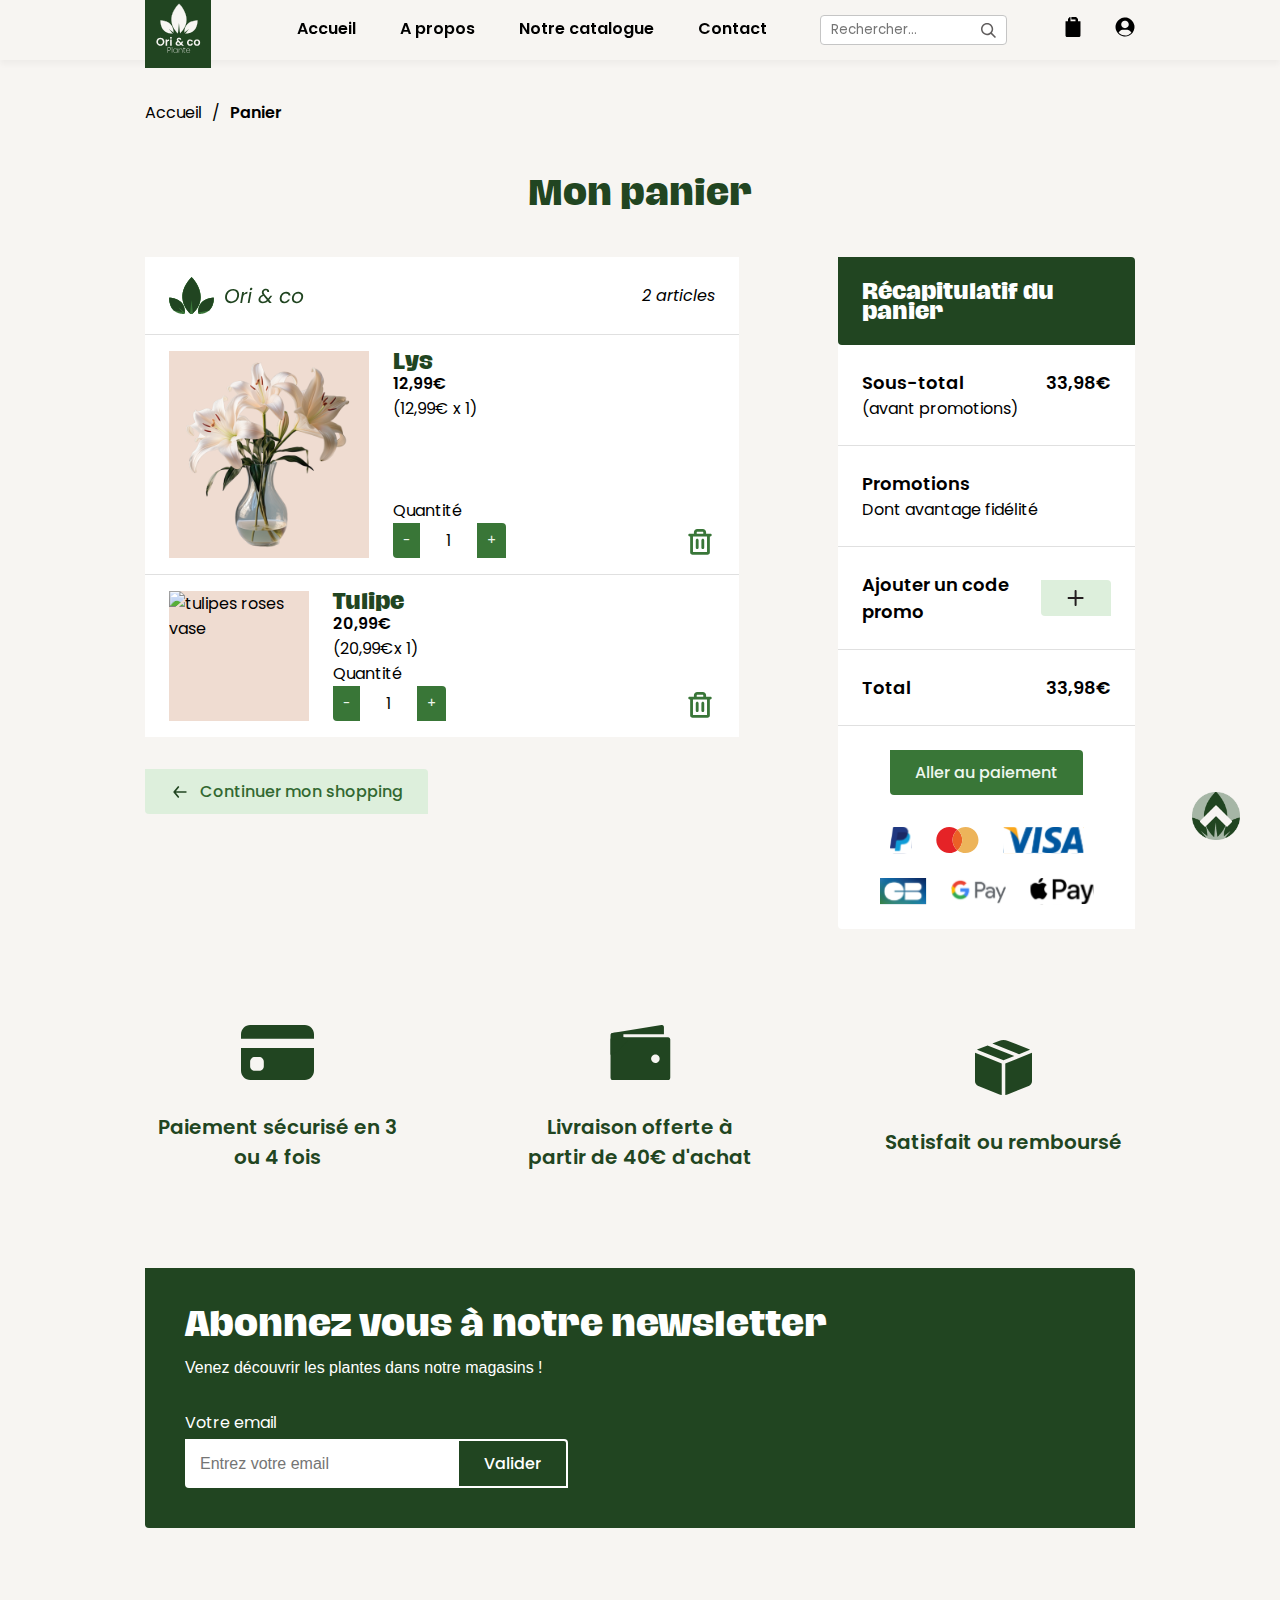
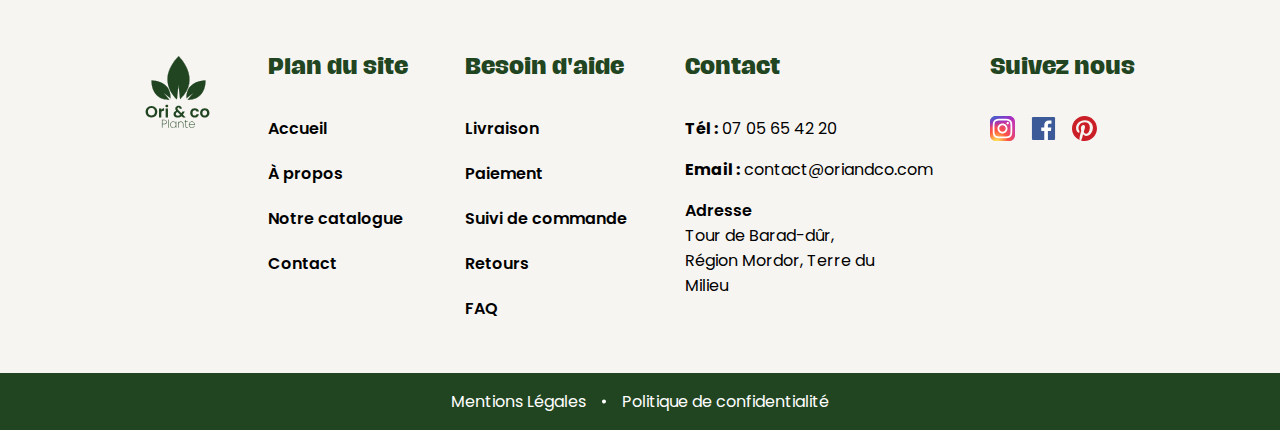
==== commit 39ab08af: "Add files via upload" ====
--- a/cart.html
+++ b/cart.html
@@ -12,23 +12,27 @@
     <nav class="header">
       <div class="header-content">
         <div class="header-left">
-          <a href="#"><img class="header-logo" src="img/logo/ori-and-co-logo-white.svg" alt="" /></a>
+          <a href="#"
+            ><img class="header-logo" src="img/logo/ori-and-co-logo-white.svg" alt="Logo Ori and co"
+          /></a>
           <div class="header-links">
             <a href="index.html" class="header-link">Accueil</a>
             <a href="#" class="header-link">A propos</a>
             <a href="search.html" class="header-link">Notre catalogue</a>
-            <a href="#" class="header-link">Contact</a>
+            <a href="contact.html" class="header-link">Contact</a>
           </div>
         </div>
 
         <div class="header-right">
           <div class="header-searchbar">
             <input type="text" id="searchbar" placeholder="Rechercher..." />
-            <img class="searchbar-icon" src="img/icons/icon-search.svg" />
+            <img class="searchbar-icon" src="img/icons/icon-search.svg" alt="icone loupe" />
           </div>
           <div class="header-icon">
-            <a href="cart.html"><img class="bag" src="img/icons/icon-bag-2.svg" alt="" /></a>
-            <a href="#" class="user-link"><img class="user" src="img/icons/icon-user.svg" alt="" /></a>
+            <a href="cart.html"><img class="bag" src="img/icons/icon-bag-2.svg" alt="icone sac" /></a>
+            <a href="#" class="user-link"
+              ><img class="user" src="img/icons/icon-user.svg" alt="icone utilisateur"
+            /></a>
 
             <div class="hamburger-menu">
               <input id="menu_toggle" type="checkbox" />
@@ -39,14 +43,18 @@
               <ul class="menu_box">
                 <li><a class="menu_item" href="index.html">Accueil</a></li>
                 <li><a class="menu_item" href="#">À propos</a></li>
-                <li><a class="menu_item" href="#">Notre catalogue</a></li>
-                <li><a class="menu_item" href="#">Contact</a></li>
+                <li><a class="menu_item" href="search.html">Notre catalogue</a></li>
+                <li><a class="menu_item" href="contact.html">Contact</a></li>
               </ul>
             </div>
           </div>
         </div>
       </div>
     </nav>
+
+    <!---------------------- ARROW ---------------------->
+    <a href="#"><img class="arrow-up" src="./img/icons/icon-arrow-up.png" /></a>
+
     <!---------------------- BREADCRUMB ---------------------->
     <div class="breadcrumb">
       <a href="index.html" class="breadcrumb_previous">Accueil</a>
@@ -58,14 +66,14 @@
     <h1 class="h1-title">Mon panier</h1>
 
     <!-- CART-LEFT -->
-    <div id="cart">
+    <section id="cart">
       <div class="cart-left">
         <div class="cart-product_top">
-          <img src="img/logo/ori-and-co-logo-2.svg" />
+          <img src="img/logo/ori-and-co-logo-2.svg" alt="Logo Ori and co" />
           <p class="top-text">2 articles</p>
         </div>
         <div class="cart-product_bottom">
-          <img class="bottom-img" src="img/plants/lys.png" />
+          <img class="bottom-img" src="img/plants/lys.png" alt="lys blanches vase" />
           <div class="bottom-informations">
             <div class="bottom-informations_top">
               <h2 class="title">Lys</h2>
@@ -81,12 +89,12 @@
                   <button class="counter_button-after">+</button>
                 </div>
               </div>
-              <img src="img/icons/icon-trash.svg" />
+              <img src="img/icons/icon-trash.svg" alt="icone poubelle" />
             </div>
           </div>
         </div>
         <div class="cart-product_bottom">
-          <img class="bottom-img" src="img/plants/tulipe-1.png" />
+          <img class="bottom-img" src="img/plants/tulipe-1.png" alt="tulipes roses vase" />
           <div class="bottom-informations">
             <div class="bottom-informations_top">
               <h2 class="title">Tulipe</h2>
@@ -102,13 +110,14 @@
                   <button class="counter_button-after">+</button>
                 </div>
               </div>
-              <img src="img/icons/icon-trash.svg" />
+              <img src="img/icons/icon-trash.svg" alt="icone poubelle" />
             </div>
           </div>
         </div>
 
         <a href="search.html" class="btn secondary cart-product_button"
-          ><img class="test" src="img/icons/icon-arrow-left.svg" />Continuer mon shopping
+          ><img class="test" src="img/icons/icon-arrow-left.svg" alt="icone flèche vers la gauche" />Continuer
+          mon shopping
         </a>
       </div>
 
@@ -145,15 +154,15 @@
         <a href="#" class="btn primary cart-summary_button">Aller au paiement</a>
 
         <div class="cart-summary_payment">
-          <img src="img/icons/icon-paypal.svg" alt="" />
-          <img src="img/icons/icon-mastercard.svg" alt="" />
-          <img src="img/icons/icon-visa.svg" alt="" />
-          <img src="img/icons/icon-cb.svg" alt="" />
-          <img src="img/icons/icon-google-pay.svg" alt="" />
-          <img src="img/icons/icon-apple-pay.svg" alt="" />
-        </div>
-      </div>
-    </div>
+          <img src="img/icons/icon-paypal.svg" alt="icone Paypal" />
+          <img src="img/icons/icon-mastercard.svg" alt="icone Mastercard" />
+          <img src="img/icons/icon-visa.svg" alt="icone Visa" />
+          <img src="img/icons/icon-cb.svg" alt="icone CB" />
+          <img src="img/icons/icon-google-pay.svg" alt="icone Google Pay" />
+          <img src="img/icons/icon-apple-pay.svg" alt="icone Apple Pay" />
+        </div>
+      </div>
+    </section>
 
     <!---------------------- INFORMATIONS ---------------------->
     <section class="informations">
@@ -190,7 +199,7 @@
 
     <!---------------------- FOOTER ---------------------->
 
-    <div class="footer">
+    <footer class="footer">
       <div class="footer-content">
         <img src="img/logo/ori-and-co-logo.svg" alt="Logo Ori and co" />
         <div class="footer-content_sitemap">
@@ -200,12 +209,20 @@
           <a href="search.html" class="sitemap-link">Notre catalogue</a>
           <a href="#" class="sitemap-link">Contact</a>
         </div>
+        <div class="footer-content_sitemap">
+          <h3 class="sitemap-title">Besoin d'aide</h3>
+          <a href="#" class="sitemap-link">Livraison</a>
+          <a href="#" class="sitemap-link">Paiement</a>
+          <a href="#" class="sitemap-link">Suivi de commande</a>
+          <a href="#" class="sitemap-link">Retours</a>
+          <a href="#" class="sitemap-link">FAQ</a>
+        </div>
         <div class="footer-content_contact">
           <h3 class="contact-title">Contact</h3>
           <p class="contact-space"><b>Tél :</b> 07 05 65 42 20</p>
           <p class="contact-space"><b>Email :</b> contact@oriandco.com</p>
           <p class="contact-bold">Adresse</p>
-          <p class="contact-address contact-space">4 chemin de la Chatterie 44800, Saint-Herblain France</p>
+          <p class="contact-address contact-space">Tour de Barad-dûr, Région Mordor, Terre du Milieu</p>
         </div>
         <div class="footer-content_socials">
           <h3 class="socials-title">Suivez nous</h3>
@@ -227,6 +244,6 @@
         <img src="img/icons/icon-dot.svg" class="footer-legals_dot" />
         <a href="#" class="footer-legals_link">Politique de confidentialité</a>
       </div>
-    </div>
+    </footer>
   </body>
 </html>
--- a/theme/style.css
+++ b/theme/style.css
@@ -6,6 +6,10 @@
 }
 .white {
   color: #fff;
+}
+
+html {
+  scroll-behavior: smooth;
 }
 
 body {
@@ -22,6 +26,7 @@
 ul,
 li {
   margin: 0;
+  list-style-type: none;
 }
 
 a {
@@ -176,6 +181,19 @@
   color: hsl(119, 36%, 34%);
 }
 
+.arrow-up {
+  height: 48px;
+  position: fixed;
+  bottom: 60px;
+  right: 40px;
+  z-index: 1;
+}
+@media only screen and (max-width: 980px) {
+  .arrow-up {
+    display: none;
+  }
+}
+
 .header {
   height: 60px;
   background-color: hsl(36, 24%, 96%);
@@ -292,6 +310,11 @@
   align-items: center;
   gap: 32px;
 }
+@media only screen and (max-width: 980px) {
+  .header .header-content .header-right .header-icon {
+    gap: 8px;
+  }
+}
 .header .header-content .header-right .header-icon .bag,
 .header .header-content .header-right .header-icon .user {
   text-decoration: none;
@@ -322,15 +345,15 @@
 
 /* Burger */
 .menu_box {
-  display: block;
   position: fixed;
   visibility: hidden;
-  top: 60px;
-  right: 31px;
+  top: 0;
+  right: 0;
+  height: 100%;
   list-style: none;
   width: 100%;
   background-color: hsl(36, 24%, 96%);
-  padding-top: 46px;
+  padding-top: 120px;
   padding-bottom: 100px;
 }
 
@@ -340,10 +363,22 @@
   font-weight: 600px;
   color: #000;
   text-decoration: none;
+  text-align: center;
+}
+
+.menu_item:after {
+  display: block;
+  content: "";
+  border-bottom: solid 4px hsl(119, 36%, 34%);
+  transform: scaleX(0);
+  transition: transform 250ms ease-in-out;
+  border-radius: 5rem;
 }
 
 .menu_item:hover {
-  background-color: #000;
+  color: #fff;
+  font-weight: 600;
+  background-color: hsl(119, 36%, 34%);
 }
 
 #menu_toggle:checked ~ .menu_box {
@@ -354,13 +389,14 @@
   display: flex;
   align-items: center;
   position: fixed;
-  top: 17px;
-  right: 116px;
+  top: 0px;
+  right: 0px;
   width: 26px;
   height: 26px;
   cursor: pointer;
   z-index: 1;
   transition: transform(1.4s);
+  position: absolute;
 }
 .menu_btn > span, .menu_btn > span::before, .menu_btn > span::after {
   display: block;
@@ -383,6 +419,7 @@
   opacity: 0;
   height: 20px;
   width: 28px;
+  position: relative;
 }
 
 .footer {
@@ -1137,6 +1174,11 @@
   justify-content: space-between;
   gap: 40px;
 }
+@media only screen and (max-width: 980px) {
+  .advices .advices-cards {
+    overflow: scroll;
+  }
+}
 .advices .advices-cards_content {
   display: flex;
   flex-direction: column;
@@ -1144,13 +1186,14 @@
   position: relative;
   transition: transform 1s;
   cursor: pointer;
+  flex-wrap: wrap;
 }
 .advices .advices-cards_content:hover {
   transform: scale(1.06);
 }
 .advices .content-photo {
   height: 300px;
-  width: 100%;
+  width: 290px;
   border-radius: 0 4px 0 4px;
   -o-object-fit: cover;
      object-fit: cover;
@@ -1161,6 +1204,11 @@
   text-decoration: none;
   padding: 32px;
   background-color: white;
+}
+@media only screen and (max-width: 980px) {
+  .advices .content-text {
+    padding: 32px 10px;
+  }
 }
 .advices .content-category {
   padding: 2px 24px;
@@ -1172,6 +1220,11 @@
   bottom: 98px;
   position: absolute;
   left: 32px;
+}
+@media only screen and (max-width: 980px) {
+  .advices .content-category {
+    bottom: 74px;
+  }
 }
 .advices .advices-tag {
   background-color: #214521;
@@ -1252,12 +1305,12 @@
     gap: 40px;
   }
 }
-#contact .frame {
+#contact .content-frame {
   width: 50%;
   height: 400px;
 }
 @media only screen and (max-width: 760px) {
-  #contact .frame {
+  #contact .content-frame {
     width: 100%;
     height: 300px;
   }
@@ -1481,14 +1534,30 @@
   display: flex;
   gap: 40px;
 }
+@media only screen and (max-width: 760px) {
+  .filters_right {
+    font-size: 12px;
+  }
+}
 .filters #sort,
-.filters #filter,
+.filters .filter,
 .filters #categoryFilter {
   padding: 8px 20px;
   border-radius: 4px;
   border: 1px solid #e0e0e0;
   background-color: white;
 }
+@media only screen and (max-width: 980px) {
+  .filters .filter {
+    display: none;
+  }
+}
+@media only screen and (max-width: 760px) {
+  .filters .btn-filter {
+    font-size: 12px;
+    padding: 4px 10px;
+  }
+}
 
 #list-plants {
   max-width: 1280px;
@@ -1501,7 +1570,7 @@
   justify-content: flex-start;
   margin-bottom: 48px;
   flex-wrap: wrap;
-  gap: 30px;
+  gap: 34px;
 }
 @media only screen and (max-width: 760px) {
   #list-plants {
@@ -1516,6 +1585,11 @@
 @media only screen and (min-width: 980px) and (max-width: 1440px) {
   #list-plants {
     max-width: 990px;
+  }
+}
+@media only screen and (min-width: 980px) and (max-width: 1440px) {
+  #list-plants {
+    gap: 49px;
   }
 }
 @media only screen and (max-width: 760px) {
@@ -1810,6 +1884,7 @@
   display: flex;
   align-items: center;
   gap: 20px;
+  flex-wrap: wrap;
 }
 #product .product-content_title .informations-product_link {
   color: #000000;
@@ -2275,4 +2350,130 @@
   margin: 24px;
   gap: 24px;
   margin-top: 32px;
+}
+.contact-form-subtitle {
+  max-width: 1280px;
+  display: block;
+  margin-left: auto;
+  margin-right: auto;
+  font-weight: 600;
+  margin-bottom: 40px;
+}
+@media only screen and (max-width: 760px) {
+  .contact-form-subtitle {
+    max-width: 300px;
+  }
+}
+@media only screen and (min-width: 760px) and (max-width: 980px) {
+  .contact-form-subtitle {
+    max-width: 660px;
+  }
+}
+@media only screen and (min-width: 980px) and (max-width: 1440px) {
+  .contact-form-subtitle {
+    max-width: 990px;
+  }
+}
+
+.contact-form {
+  max-width: 1280px;
+  display: block;
+  margin-left: auto;
+  margin-right: auto;
+  display: flex;
+  justify-content: space-between;
+}
+@media only screen and (max-width: 760px) {
+  .contact-form {
+    max-width: 300px;
+  }
+}
+@media only screen and (min-width: 760px) and (max-width: 980px) {
+  .contact-form {
+    max-width: 660px;
+  }
+}
+@media only screen and (min-width: 980px) and (max-width: 1440px) {
+  .contact-form {
+    max-width: 990px;
+  }
+}
+@media only screen and (max-width: 980px) {
+  .contact-form {
+    flex-direction: column-reverse;
+  }
+}
+.contact-form .form {
+  width: 45%;
+}
+@media only screen and (max-width: 980px) {
+  .contact-form .form {
+    width: 100%;
+  }
+}
+.contact-form .form .form-name {
+  display: flex;
+  gap: 40px;
+}
+.contact-form .form .form-content {
+  display: flex;
+  flex-direction: column;
+  background-color: #214521;
+  border-radius: 0 4px 0 4px;
+  color: #fff;
+  padding: 60px 40px;
+  gap: 32px;
+}
+@media only screen and (max-width: 980px) {
+  .contact-form .form .form-content {
+    width: 100%;
+  }
+}
+.contact-form .form .form-content_line {
+  display: flex;
+  flex-direction: column;
+  gap: 8px;
+  width: 511px;
+}
+@media only screen and (max-width: 980px) {
+  .contact-form .form .form-content_line {
+    width: 100%;
+  }
+}
+.contact-form .form .form-content_line .line-input {
+  padding: 8px 20px;
+  border-radius: 4px;
+  border: 1px solid #e0e0e0;
+  background-color: white;
+}
+.contact-form .form .form-content_line .line-textarea {
+  padding: 8px 20px;
+  border-radius: 4px;
+  border: 1px solid #e0e0e0;
+  background-color: white;
+  height: 200px;
+}
+.contact-form .form .form-content_button {
+  margin: 0 auto;
+}
+.contact-form .contact-left {
+  height: -moz-max-content;
+  height: max-content;
+  width: 52%;
+}
+@media only screen and (max-width: 980px) {
+  .contact-form .contact-left {
+    width: 100%;
+  }
+}
+.contact-form .contact-left .left-image {
+  width: 100%;
+}
+@media only screen and (max-width: 980px) {
+  .contact-form .contact-left .left-image {
+    width: 741px;
+    height: 400px;
+    -o-object-fit: cover;
+       object-fit: cover;
+  }
 }/*# sourceMappingURL=style.css.map */